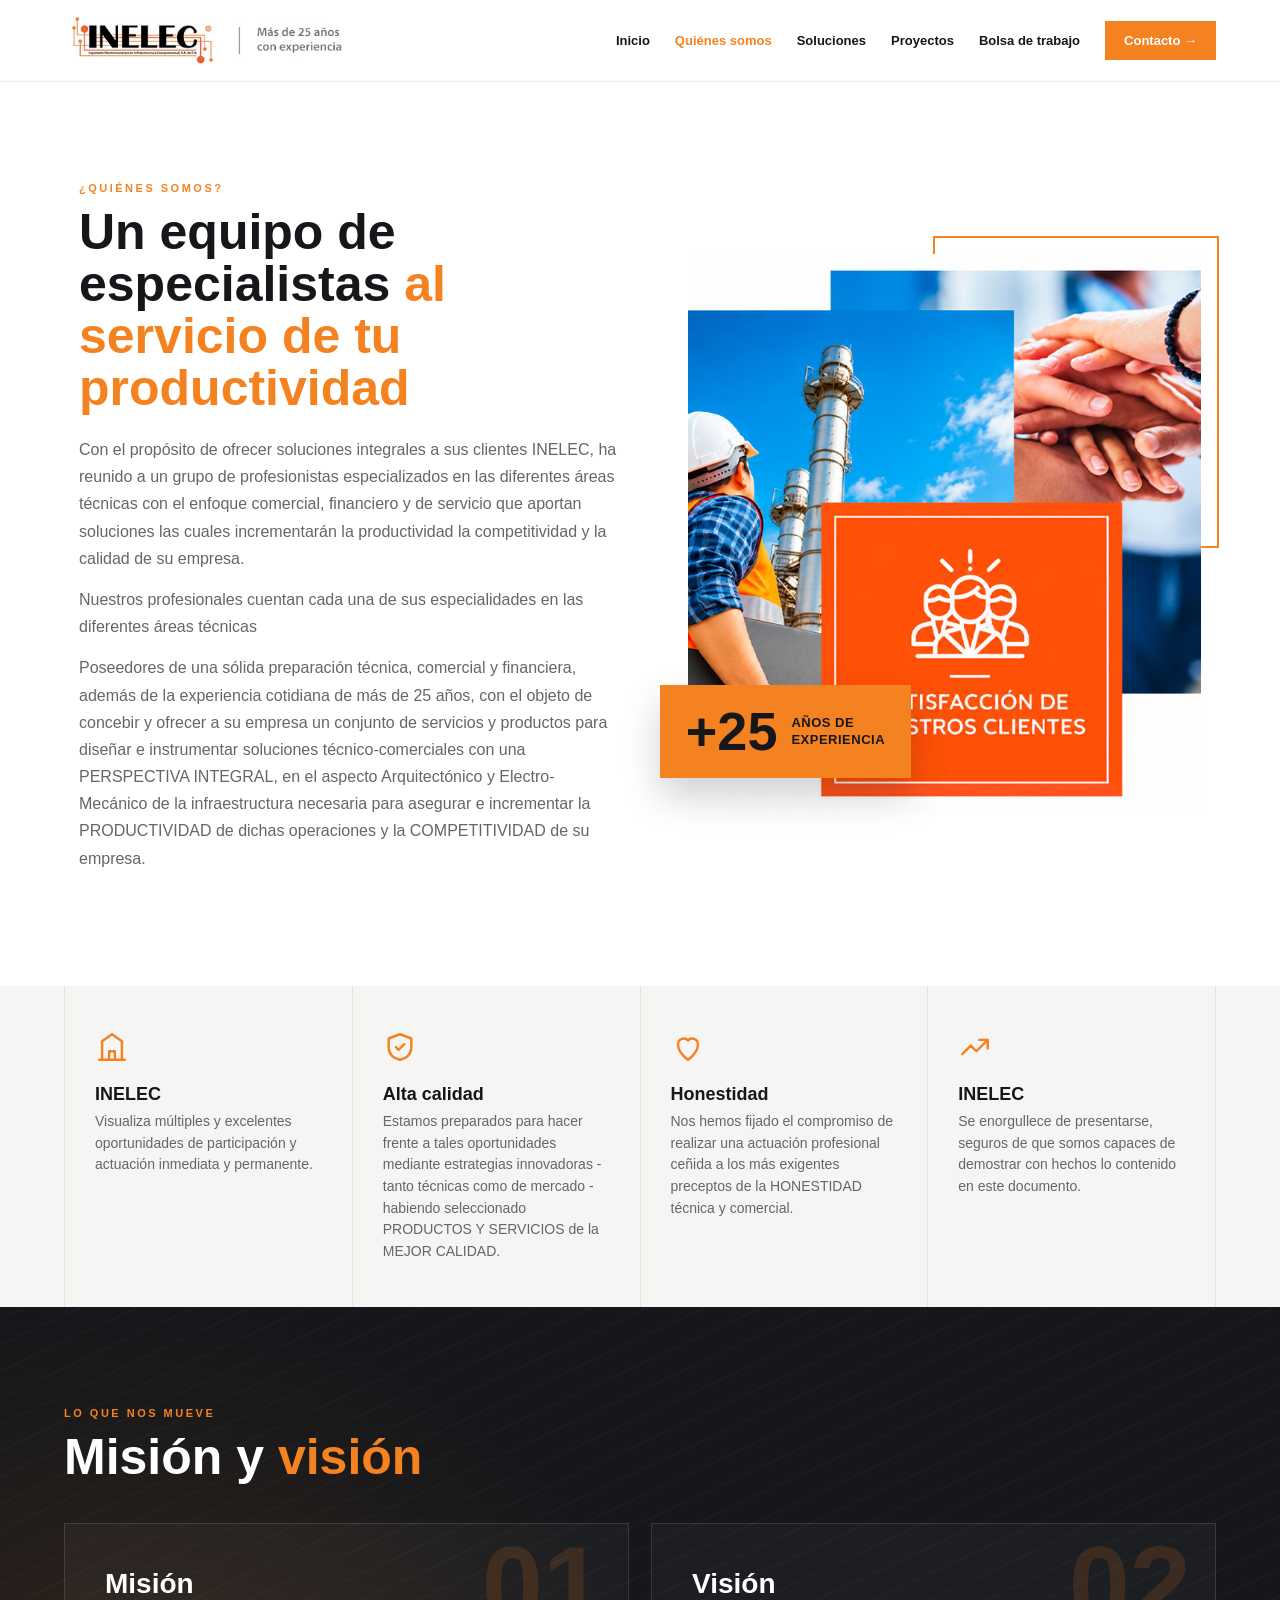
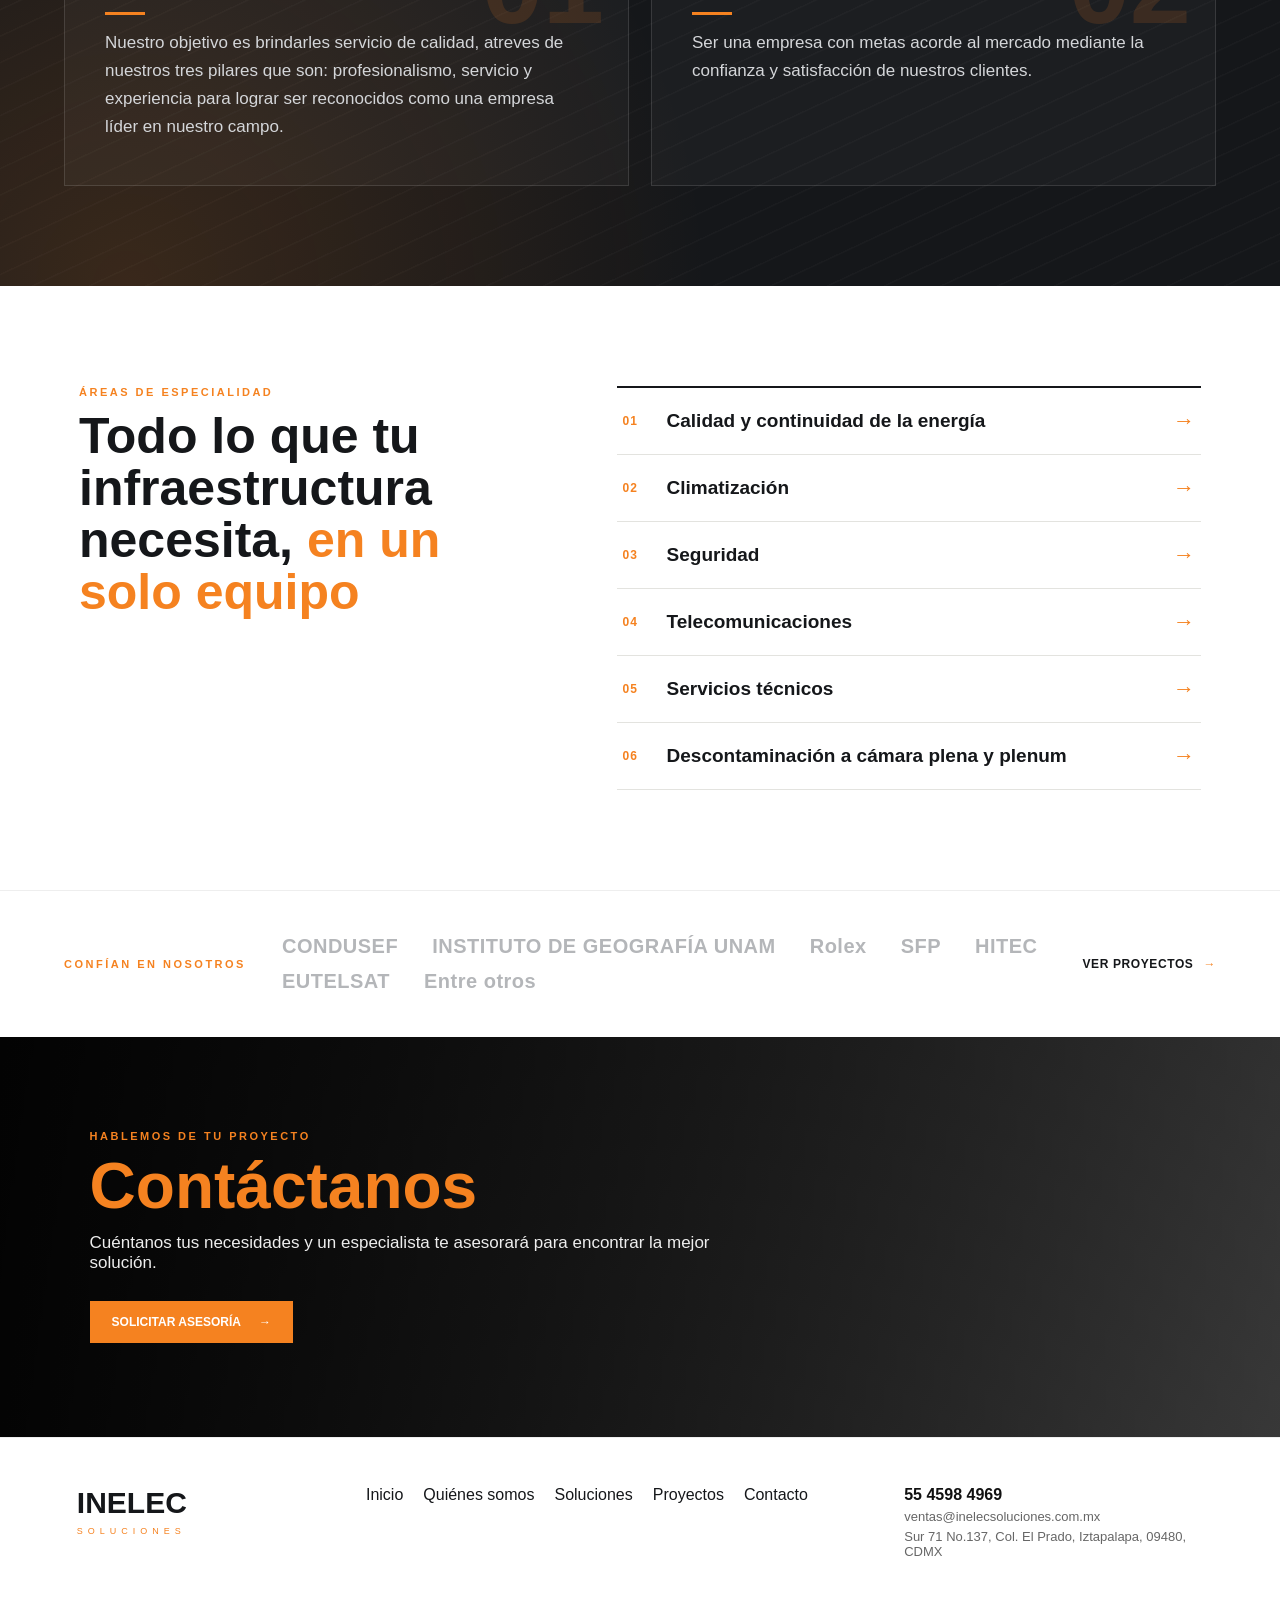
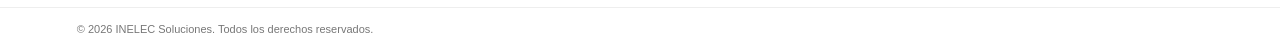
==== inelec/quienes.html @ 0edcea82 "Add files via upload" ====
<!DOCTYPE html>
<html lang="es">
<head>
<meta charset="UTF-8">
<meta name="viewport" content="width=device-width, initial-scale=1.0">
<title>Quiénes somos | INELEC Soluciones</title>
<meta name="description" content="Más de 25 años integrando soluciones de infraestructura arquitectónica y electromecánica. Conoce la misión, visión y forma de trabajo de INELEC.">
<link rel="icon" href="assets/images/logo/logo-inelec.png">
<link rel="stylesheet" href="assets/css/styles.css">
</head>
<body>
<header class="header">
  <a class="logo" href="index.html"><img src="assets/images/logo/logo-inelec-eslogan.jpg" alt="INELEC · Más de 25 años con experiencia" width="410" height="60"></a>
  <button class="menu" aria-label="Abrir menú" aria-expanded="false">☰</button>
  <nav class="nav">
    <a href="index.html">Inicio</a><a href="quienes-somos.html" class="active" aria-current="page">Quiénes somos</a><a href="index.html#soluciones">Soluciones</a><a href="index.html#proyectos">Proyectos</a><a href="#contacto">Bolsa de trabajo</a><a class="nav-cta" href="#contacto">Contacto →</a>
  </nav>
</header>

<main>

<!-- Presentación -->
<section class="qs-intro">
  <div class="qs-intro-text">
    <span class="kicker">¿QUIÉNES SOMOS?</span>
    <h2>Un equipo de especialistas <em>al servicio de tu productividad</em></h2>
    <p>Con el propósito de ofrecer soluciones integrales a sus clientes INELEC, ha reunido a un grupo de profesionistas especializados en las diferentes áreas técnicas con el enfoque comercial, financiero y de servicio que aportan soluciones las cuales incrementarán la productividad la competitividad y la calidad de su empresa.</p>
    <p>Nuestros profesionales cuentan cada una de sus especialidades en las diferentes áreas técnicas</p>
    <p>Poseedores de una sólida preparación técnica, comercial y financiera, además de la experiencia cotidiana de más de 25 años, con el objeto de concebir y ofrecer a su empresa un conjunto de servicios y productos para diseñar e instrumentar soluciones técnico-comerciales con una PERSPECTIVA INTEGRAL, en el aspecto Arquitectónico y Electro-Mecánico de la infraestructura necesaria para asegurar e incrementar la PRODUCTIVIDAD de dichas operaciones y la COMPETITIVIDAD de su empresa.</p>
  </div>
  <figure class="qs-intro-media">
    <div class="qs-photo" style="background-image:url('./assets/images/content/quienes.jpg')" role="img" aria-label="Equipo de INELEC trabajando en una instalación"></div>
    <figcaption class="qs-badge"><strong>+25</strong><span>años de<br>experiencia</span></figcaption>
  </figure>
</section>

<!-- Pilares -->
<section class="qs-pillars">
  <div class="qs-pillars-grid">
    <article>
      <svg viewBox="0 0 24 24" aria-hidden="true"><path d="M3 21h18M5 21V8l7-5 7 5v13M10 21v-6h4v6"/></svg>
      <h3>INELEC</h3>
      <p>Visualiza múltiples y excelentes oportunidades de participación y actuación inmediata y permanente.</p>
    </article>
    <article>
      <svg viewBox="0 0 24 24" aria-hidden="true"><path d="M12 3 4 6v6c0 5 3.5 8 8 9 4.5-1 8-4 8-9V6z"/><path d="m9 12 2 2 4-4"/></svg>
      <h3>Alta calidad</h3>
      <p>Estamos preparados para hacer frente a tales oportunidades mediante estrategias innovadoras - tanto técnicas como de mercado - habiendo seleccionado PRODUCTOS Y SERVICIOS de la MEJOR CALIDAD.</p>
    </article>
    <article>
      <svg viewBox="0 0 24 24" aria-hidden="true"><path d="M12 21s-7-4.5-7-11a4 4 0 0 1 7-2.6A4 4 0 0 1 19 10c0 6.5-7 11-7 11z"/></svg>
      <h3>Honestidad</h3>
      <p>Nos hemos fijado el compromiso de realizar una actuación profesional ceñida a los más exigentes preceptos de la HONESTIDAD técnica y comercial.</p>
    </article>
    <article>
      <svg viewBox="0 0 24 24" aria-hidden="true"><path d="M3 17l6-6 4 4 8-8M15 7h6v6"/></svg>
      <h3>INELEC</h3>
      <p>Se enorgullece de presentarse, seguros de que somos capaces de demostrar con hechos lo contenido en este documento.</p>
    </article>
  </div>
</section>

<!-- Misión y visión -->
<section class="qs-mv">
  <div class="qs-mv-head">
    <span class="kicker">LO QUE NOS MUEVE</span>
    <h2>Misión y <em>visión</em></h2>
  </div>
  <div class="qs-mv-grid">
    <article class="qs-mv-card">
      <span class="qs-mv-n">01</span>
      <h3>Misión</h3>
      <p>Nuestro objetivo es brindarles servicio de calidad, atreves de nuestros tres pilares que son: profesionalismo, servicio y experiencia para lograr ser reconocidos como una empresa líder en nuestro campo.</p>
    </article>
    <article class="qs-mv-card">
      <span class="qs-mv-n">02</span>
      <h3>Visión</h3>
      <p>Ser una empresa con metas acorde al mercado mediante la confianza y satisfacción de nuestros clientes.</p>
    </article>
  </div>
</section>

<!-- Áreas de especialidad -->
<section class="qs-areas">
  <div class="qs-areas-head">
    <span class="kicker">ÁREAS DE ESPECIALIDAD</span>
    <h2>Todo lo que tu infraestructura necesita, <em>en un solo equipo</em></h2>
  </div>
  <ol class="qs-areas-list">
    <li><a href="https://inelecsoluciones.com.mx/index.php/calidad-y-continuidad/"><span>01</span>Calidad y continuidad de la energía<b>→</b></a></li>
    <li><a href="https://inelecsoluciones.com.mx/index.php/climatizacion/"><span>02</span>Climatización<b>→</b></a></li>
    <li><a href="https://inelecsoluciones.com.mx/index.php/seguridad/"><span>03</span>Seguridad<b>→</b></a></li>
    <li><a href="https://inelecsoluciones.com.mx/index.php/telecomunicaciones/"><span>04</span>Telecomunicaciones<b>→</b></a></li>
    <li><a href="https://inelecsoluciones.com.mx/index.php/servicios/"><span>05</span>Servicios técnicos<b>→</b></a></li>
    <li><a href="index.html#soluciones"><span>06</span>Descontaminación a cámara plena y plenum<b>→</b></a></li>
  </ol>
</section>

<!-- Clientes -->
<section class="qs-clients">
  <span class="kicker">CONFÍAN EN NOSOTROS</span>
  <ul>
    <li>CONDUSEF</li><li>INSTITUTO DE GEOGRAFÍA UNAM</li><li>Rolex</li><li>SFP</li><li>HITEC</li><li>EUTELSAT</li><li>Entre otros</li>
  </ul>
  <a class="qs-clients-link" href="index.html#proyectos">Ver proyectos <b>→</b></a>
</section>

<section class="cta" id="contacto"><div><span class="kicker">HABLEMOS DE TU PROYECTO</span><h2>Contáctanos</h2><p>Cuéntanos tus necesidades y un especialista te asesorará para encontrar la mejor solución.</p><a class="btn" href="mailto:ventas@inelecsoluciones.com.mx">SOLICITAR ASESORÍA <b>→</b></a></div></section>
</main>

<footer class="footer">
  <div class="footer-brand"><strong>INELEC</strong><small>SOLUCIONES</small></div>
  <div class="footer-links"><a href="index.html">Inicio</a><a href="quienes-somos.html">Quiénes somos</a><a href="index.html#soluciones">Soluciones</a><a href="index.html#proyectos">Proyectos</a><a href="#contacto">Contacto</a></div>
  <div class="footer-contact"><strong>55 4598 4969</strong><a href="mailto:ventas@inelecsoluciones.com.mx">ventas@inelecsoluciones.com.mx</a><span>Sur 71 No.137, Col. El Prado, Iztapalapa, 09480, CDMX</span></div>
</footer>
<div class="copyright">© 2026 INELEC Soluciones. Todos los derechos reservados.</div>

<script src="assets/js/main.js"></script>
</body>
</html>
---- inelec/assets/css/styles.css ----
/* ==========================================================================
   INELEC · Hoja de estilos principal
   Rutas de imágenes relativas a este archivo: ../images/...
   ========================================================================== */

/* --- Variables y base --------------------------------------------------- */
:root{--orange:#F58220;--dark:#15171A;--gray:#666;--light:#f5f5f3}
*{box-sizing:border-box}html{scroll-behavior:smooth}body{margin:0;font-family:Arial,Helvetica,sans-serif;color:#15171A}a{text-decoration:none;color:inherit}

/* --- Encabezado --------------------------------------------------------- */
.header{height:82px;background:#fff;display:flex;align-items:center;justify-content:space-between;padding:0 5vw;border-bottom:1px solid #eee;position:sticky;top:0;z-index:50}
.logo{display:flex;align-items:center}.logo img{display:block;height:48px;width:auto}
.nav{display:flex;align-items:center;gap:25px;font-size:13px;font-weight:700}.nav a:hover,.nav a.active{color:var(--orange)}.nav-cta{background:var(--orange);color:#fff!important;padding:12px 19px}.menu{display:none;border:0;background:none;font-size:28px;cursor:pointer}

/* --- Elementos comunes -------------------------------------------------- */
.kicker{color:var(--orange);font-size:11px;letter-spacing:2.5px;font-weight:800;display:block;margin-bottom:12px}
.btn{display:inline-flex;align-items:center;gap:18px;background:var(--orange);color:#fff;padding:14px 22px;font-weight:800;font-size:12px;transition:.25s}.btn:hover{background:#111;transform:translateY(-2px)}

/* --- Banner principal (diseño de index 1) ------------------------------- */
.banner{position:relative;overflow:hidden;color:#fff;padding:110px 6vw 180px;
background:#15171A url('../images/backgrounds/hero-camara.png') center/cover no-repeat}
.banner:before{content:"";position:absolute;inset:0;background:linear-gradient(90deg,rgba(10,11,13,.7),rgba(10,11,13,.15) 60%,transparent)}
.banner-content{position:relative;z-index:2;max-width:760px}
.banner h1{font-size:clamp(42px,6vw,76px);line-height:.97;font-weight:900;margin:0;max-width:14ch}
.banner p{max-width:52ch;color:#c9ccd1;font-size:18px;margin:24px 0 32px}
.banner-cta{display:flex;gap:14px;flex-wrap:wrap}
.btn-o{background:transparent;border:1.5px solid rgba(255,255,255,.55);padding:12.5px 20.5px}
.btn-o:hover{background:transparent;border-color:var(--orange);color:var(--orange)}
.banner .wave{position:absolute;left:0;right:0;bottom:0;width:100%;height:150px;z-index:1}
.banner .wave path{fill:none;stroke-width:2;vector-effect:non-scaling-stroke}
.banner .wave .a{stroke:var(--orange);stroke-dasharray:14 10;animation:flow 6s linear infinite}
.banner .wave .b{stroke:#fff;opacity:.3;stroke-dasharray:4 12;animation:flow 9s linear infinite reverse}
@keyframes flow{to{stroke-dashoffset:-240}}
@media(prefers-reduced-motion:reduce){.banner .wave path{animation:none}}

/* --- Soluciones --------------------------------------------------------- */
.section{padding:90px 5vw;text-align:center}.heading{max-width:900px;margin:0 auto 45px}.heading h2{font-size:clamp(32px,4vw,50px);line-height:1.04;margin:0 0 14px;font-weight:900}.heading h2 em{color:var(--orange);font-style:normal}.heading p{font-size:17px;color:var(--gray);max-width:720px;margin:auto}
.solutions{max-width:1250px;margin:auto;display:grid;grid-template-columns:repeat(3,1fr);gap:22px;text-align:left}.solution{border:1px solid #e6e6e6;background:#fff;transition:.3s;overflow:hidden}.solution:hover{transform:translateY(-7px);box-shadow:0 18px 38px rgba(0,0,0,.12)}.solution-visual{height:205px;background:linear-gradient(135deg,#292929,#555);position:relative;overflow:hidden}.solution-visual:after{content:"";position:absolute;inset:0;background:linear-gradient(135deg,transparent 55%,rgba(245,130,32,.8) 56%,rgba(245,130,32,.8) 59%,transparent 60%)}.solution-icon{position:absolute;left:22px;bottom:18px;color:#fff;font-size:36px;font-weight:900;z-index:2}.solution-body{padding:20px 22px 25px;min-height:185px;position:relative}.solution-body h3{font-size:20px;margin:5px 30px 7px 0}.solution-body p{font-size:14px;color:var(--gray);margin:0;max-width:320px}.arrow{position:absolute;right:20px;bottom:20px;font-size:25px;color:var(--orange)}

/* --- Quiénes somos y misión --------------------------------------------- */
.about{min-height:520px;background:linear-gradient(90deg,rgba(15,16,18,.98),rgba(15,16,18,.78)),linear-gradient(135deg,#242424,#555);display:flex;align-items:center;color:#fff;padding:80px 6vw;position:relative;overflow:hidden}.about:after{content:"INELEC";position:absolute;right:-30px;bottom:-45px;font-size:150px;font-weight:900;color:rgba(245,130,32,.12)}.about>div{max-width:670px;position:relative;z-index:2}.about h2{font-size:clamp(40px,5vw,64px);line-height:1;margin:0 0 24px}.about p{font-size:17px;color:#e0e0e0;margin-bottom:30px}
.mission{display:grid;grid-template-columns:1fr 1fr;padding:55px 8vw;background:#fafafa}.mission>div{padding:10px 45px}.mission>div+div{border-left:1px solid #ddd}.mission-icon{font-size:40px;color:var(--orange)}.mission h3{font-size:17px;margin:5px 0}.mission p{color:var(--gray);margin:0}

/* --- Proyectos ---------------------------------------------------------- */
/* Las fotos se cargan desde la biblioteca de medios del sitio (wp-content/uploads) */
#proyectos.pj{background:var(--dark);color:#fff;padding:100px 5vw;position:relative;overflow:hidden}
#proyectos.pj:before{content:"";position:absolute;inset:0;background:radial-gradient(circle at 85% 0%,rgba(245,130,32,.18),transparent 45%),repeating-linear-gradient(-25deg,transparent 0 22px,rgba(255,255,255,.025) 23px 24px);pointer-events:none}
#proyectos .pj-head,#proyectos .pj-grid{position:relative;max-width:1250px;margin-left:auto;margin-right:auto}
#proyectos .pj-head{margin-bottom:44px;display:flex;justify-content:space-between;align-items:flex-end;gap:40px;text-align:left}
#proyectos .pj-head h2{font-size:clamp(32px,4vw,52px);line-height:1.04;margin:0;font-weight:900;color:#fff}
#proyectos .pj-head h2 em{color:var(--orange);font-style:normal}
#proyectos .pj-head p{max-width:380px;margin:0;color:#a9adb3;font-size:16px;line-height:1.6}
#proyectos .pj-grid{display:grid;grid-template-columns:1.4fr 1fr 1fr;grid-template-rows:repeat(2,minmax(280px,auto));gap:18px;text-align:left}

#proyectos .pj-card{position:relative;display:block;overflow:hidden;min-height:280px;color:#fff;background:#24272b;isolation:isolate}
#proyectos .pj-feature{grid-row:span 2}
#proyectos .pj-img{position:absolute;inset:0;background:linear-gradient(135deg,#2a2d31,#4a4d52) center/cover no-repeat;transition:transform .7s ease}
#proyectos .pj-card:after{content:"";position:absolute;inset:0;background:linear-gradient(180deg,rgba(13,14,16,.05) 20%,rgba(13,14,16,.6) 55%,rgba(13,14,16,.95));z-index:1;transition:background .4s}
#proyectos .pj-card:before{content:"";position:absolute;left:0;top:0;bottom:0;width:4px;background:var(--orange);z-index:3;transform:scaleY(0);transform-origin:bottom;transition:transform .4s}
#proyectos .pj-card:hover .pj-img{transform:scale(1.07)}
#proyectos .pj-card:hover:before{transform:scaleY(1)}
#proyectos .pj-over{position:absolute;left:0;right:0;bottom:0;z-index:2;padding:26px}
#proyectos .pj-tag{display:block;font-size:10px;font-weight:800;letter-spacing:1.8px;text-transform:uppercase;color:var(--orange);margin-bottom:8px}
#proyectos .pj-over h3{font-size:26px;line-height:1.1;margin:0;font-weight:900}
#proyectos .pj-feature .pj-over{padding:34px}
#proyectos .pj-feature .pj-over h3{font-size:clamp(34px,3.6vw,48px)}
#proyectos .pj-over p{font-size:14px;line-height:1.55;color:#d4d6d9;margin:10px 0 0;max-height:0;opacity:0;overflow:hidden;transition:max-height .45s,opacity .35s}
#proyectos .pj-card:hover p,#proyectos .pj-card:focus-visible p,#proyectos .pj-feature p{max-height:120px;opacity:1}
#proyectos .pj-feature p{max-width:440px;font-size:15px}
#proyectos .pj-chips{list-style:none;padding:0;margin:14px 0 0;display:flex;flex-wrap:wrap;gap:6px}
#proyectos .pj-chips li{font-size:11px;font-weight:700;padding:5px 10px;border:1px solid rgba(255,255,255,.28);background:rgba(255,255,255,.06);backdrop-filter:blur(4px)}

#proyectos .pj-more{position:relative;display:flex;flex-direction:column;justify-content:flex-end;padding:28px;min-height:280px;background:var(--orange);color:var(--dark);overflow:hidden;transition:background .3s}
#proyectos .pj-more:before{content:"";position:absolute;right:-60px;top:-60px;width:220px;height:220px;border:2px solid rgba(21,23,26,.18);border-radius:50%;box-shadow:0 0 0 30px rgba(21,23,26,.06),0 0 0 60px rgba(21,23,26,.04);transition:transform .6s}
#proyectos .pj-more:hover{background:#ff9640}
#proyectos .pj-more:hover:before{transform:scale(1.15)}
#proyectos .pj-more-n{font-size:72px;font-weight:900;line-height:.9;position:relative}
#proyectos .pj-more-t{font-size:22px;font-weight:900;margin-top:4px;position:relative}
#proyectos .pj-more-l{font-size:13px;font-weight:700;opacity:.75;margin-top:8px;position:relative}
#proyectos .pj-more-b{margin-top:22px;padding-top:16px;border-top:1.5px solid rgba(21,23,26,.25);font-size:12px;font-weight:800;letter-spacing:.6px;display:flex;justify-content:space-between;align-items:center;position:relative}
#proyectos .pj-more-b b{font-size:22px;transition:transform .3s}
#proyectos .pj-more:hover .pj-more-b b{transform:translateX(6px)}
#proyectos a:focus-visible{outline:3px solid var(--orange);outline-offset:3px}
@media(hover:none){#proyectos .pj-over p{max-height:120px;opacity:1}}
@media(prefers-reduced-motion:reduce){#proyectos *,#proyectos *:before,#proyectos *:after{transition:none!important}}

/* --- Experiencia -------------------------------------------------------- */
.experience{padding:80px 5vw;background:var(--light);text-align:center}.stats{max-width:1100px;margin:auto;display:grid;grid-template-columns:repeat(4,1fr);border-top:1px solid #ddd;border-bottom:1px solid #ddd}.stats div{padding:30px 15px}.stats div+div{border-left:1px solid #ddd}.stats strong{display:block;color:var(--orange);font-size:28px;font-weight:900}.stats span{color:#555}

/* --- Contacto ----------------------------------------------------------- */
.cta{min-height:400px;background:linear-gradient(90deg,rgba(0,0,0,.93),rgba(0,0,0,.45)),linear-gradient(135deg,#292929,#666);color:#fff;display:flex;align-items:center;padding:70px 7vw}.cta>div{max-width:650px}.cta h2{font-size:clamp(40px,5vw,65px);line-height:1;margin:0 0 15px;color:var(--orange)}.cta p{font-size:17px;color:#eee;margin:0 0 28px}

/* --- Pie ---------------------------------------------------------------- */
.footer{display:grid;grid-template-columns:1fr 2fr 1.2fr;gap:40px;padding:48px 6vw;background:#fff;border-top:1px solid #eee}.footer-brand strong{font-size:30px;display:block}.footer-brand small{font-size:9px;letter-spacing:5px;color:var(--orange)}.footer-links{display:flex;gap:20px;flex-wrap:wrap;align-content:flex-start}.footer-links a:hover{color:var(--orange)}.footer-contact{display:flex;flex-direction:column;gap:5px;color:#666;font-size:13px}.footer-contact strong{color:#111;font-size:16px}.copyright{padding:15px 6vw;font-size:11px;color:#777;border-top:1px solid #eee}

/* --- Subpágina: Quiénes somos ------------------------------------------ */
.qs-banner{padding:90px 6vw 160px;background-image:url('https://inelecsoluciones.com.mx/wp-content/uploads/2019/01/HEADER_3.jpg'),url('../images/backgrounds/hero-camara.png');background-position:center}
.qs-banner:before{background:linear-gradient(90deg,rgba(10,11,13,.92),rgba(10,11,13,.6) 60%,rgba(10,11,13,.35))}
.qs-banner h1 em{color:var(--orange);font-style:normal}
.qs-banner p{color:#c9ccd1}
.qs-crumbs{font-size:12px;font-weight:700;letter-spacing:1.5px;text-transform:uppercase;color:#a9adb3;margin-bottom:20px;display:flex;gap:10px}
.qs-crumbs a{color:var(--orange)}.qs-crumbs a:hover{text-decoration:underline}

.qs-intro{max-width:1250px;margin:0 auto;padding:100px 5vw;display:grid;grid-template-columns:1.05fr 1fr;gap:70px;align-items:center}
.qs-intro h2,.qs-mv h2,.qs-areas h2{font-size:clamp(32px,4vw,50px);line-height:1.04;margin:0 0 22px;font-weight:900}
.qs-intro h2 em,.qs-mv h2 em,.qs-areas h2 em{color:var(--orange);font-style:normal}
.qs-intro p{color:var(--gray);font-size:16px;line-height:1.7;margin:0 0 14px}
.qs-intro-media{position:relative;margin:0}
.qs-photo{aspect-ratio:4/5;max-height:560px;width:100%;background:linear-gradient(135deg,#292929,#555) center/cover no-repeat}
.qs-intro-media:before{content:"";position:absolute;right:-18px;top:-18px;width:55%;height:55%;border:2px solid var(--orange);z-index:-1}
.qs-badge{position:absolute;left:-28px;bottom:36px;background:var(--orange);color:var(--dark);padding:22px 26px;display:flex;align-items:center;gap:14px;box-shadow:0 18px 38px rgba(0,0,0,.18)}
.qs-badge strong{font-size:54px;font-weight:900;line-height:.9}
.qs-badge span{font-size:13px;font-weight:800;line-height:1.25;text-transform:uppercase;letter-spacing:.5px}

.qs-pillars{background:var(--light);padding:0 5vw}
.qs-pillars-grid{max-width:1250px;margin:0 auto;display:grid;grid-template-columns:repeat(4,1fr);border-left:1px solid #e3e3df}
.qs-pillars article{padding:44px 30px;border-right:1px solid #e3e3df;position:relative;transition:background .3s}
.qs-pillars article:before{content:"";position:absolute;left:0;right:0;top:0;height:3px;background:var(--orange);transform:scaleX(0);transform-origin:left;transition:transform .4s}
.qs-pillars article:hover{background:#fff}.qs-pillars article:hover:before{transform:scaleX(1)}
.qs-pillars svg{width:34px;height:34px;fill:none;stroke:var(--orange);stroke-width:1.7;stroke-linecap:round;stroke-linejoin:round;margin-bottom:16px}
.qs-pillars h3{font-size:18px;margin:0 0 6px;font-weight:800}
.qs-pillars p{font-size:14px;color:var(--gray);margin:0;line-height:1.55}

.qs-mv{background:var(--dark);color:#fff;padding:100px 5vw;position:relative;overflow:hidden}
.qs-mv:before{content:"";position:absolute;inset:0;background:radial-gradient(circle at 10% 100%,rgba(245,130,32,.16),transparent 45%),repeating-linear-gradient(-25deg,transparent 0 22px,rgba(255,255,255,.025) 23px 24px);pointer-events:none}
.qs-mv-head,.qs-mv-grid{position:relative;max-width:1250px;margin-left:auto;margin-right:auto}
.qs-mv-head{margin-bottom:40px}
.qs-mv-grid{display:grid;grid-template-columns:1fr 1fr;gap:22px}
.qs-mv-card{position:relative;padding:44px 40px;border:1px solid rgba(255,255,255,.12);background:rgba(255,255,255,.03);overflow:hidden;transition:border-color .3s,transform .3s}
.qs-mv-card:hover{border-color:var(--orange);transform:translateY(-5px)}
.qs-mv-n{position:absolute;right:24px;top:6px;font-size:110px;font-weight:900;line-height:1;color:rgba(245,130,32,.14)}
.qs-mv-card h3{font-size:28px;margin:0 0 14px;font-weight:900;position:relative}
.qs-mv-card h3:after{content:"";display:block;width:40px;height:3px;background:var(--orange);margin-top:12px}
.qs-mv-card p{font-size:17px;line-height:1.65;color:#d4d6d9;margin:0;position:relative;max-width:480px}

.qs-areas{max-width:1250px;margin:0 auto;padding:100px 5vw;display:grid;grid-template-columns:1fr 1.25fr;gap:70px;align-items:start}
.qs-areas-head{position:sticky;top:110px}
.qs-areas-list{list-style:none;margin:0;padding:0;border-top:2px solid var(--dark)}
.qs-areas-list a{display:flex;align-items:center;gap:22px;padding:20px 6px;border-bottom:1px solid #e3e3df;font-size:19px;font-weight:800;transition:color .25s,padding .25s,background .25s}
.qs-areas-list span{font-size:12px;font-weight:800;color:var(--orange);letter-spacing:1px;min-width:22px}
.qs-areas-list b{margin-left:auto;color:var(--orange);font-size:22px;transition:transform .25s}
.qs-areas-list a:hover{color:var(--orange);padding-left:16px;background:var(--light)}
.qs-areas-list a:hover b{transform:translateX(5px)}

.qs-clients{border-top:1px solid #eee;padding:44px 5vw;display:flex;align-items:center;gap:36px;max-width:1350px;margin:0 auto}
.qs-clients .kicker{margin:0;white-space:nowrap}
.qs-clients ul{list-style:none;margin:0;padding:0;display:flex;flex-wrap:wrap;gap:12px 34px;flex:1}
.qs-clients li{font-size:20px;font-weight:900;color:#b4b6b9;letter-spacing:.5px;transition:color .25s}
.qs-clients li:hover{color:var(--dark)}
.qs-clients-link{font-size:12px;font-weight:800;letter-spacing:.6px;text-transform:uppercase;white-space:nowrap}
.qs-clients-link b{color:var(--orange);margin-left:6px}
.qs-clients-link:hover{color:var(--orange)}
@media(prefers-reduced-motion:reduce){.qs-pillars article,.qs-pillars article:before,.qs-mv-card,.qs-areas-list a,.qs-areas-list b{transition:none}}

/* --- Responsive --------------------------------------------------------- */
@media(max-width:900px){.nav{display:none;position:absolute;top:82px;left:0;right:0;background:#fff;padding:22px;flex-direction:column;align-items:flex-start;box-shadow:0 15px 25px rgba(0,0,0,.1)}.nav.open{display:flex}.menu{display:block}.banner{padding:70px 7vw 140px}.solutions{grid-template-columns:repeat(2,1fr)}#proyectos .pj-head{flex-direction:column;align-items:flex-start;gap:16px}#proyectos .pj-grid{grid-template-columns:1fr 1fr;grid-template-rows:none}#proyectos .pj-feature{grid-column:1/-1;grid-row:auto;min-height:380px}.mission{padding:45px 5vw}.qs-intro,.qs-areas{grid-template-columns:1fr;gap:56px}.qs-areas-head{position:static}.qs-intro-media{max-width:520px;margin-left:28px}.qs-pillars-grid{grid-template-columns:1fr 1fr}.qs-pillars article{border-bottom:1px solid #e3e3df}.qs-clients{flex-direction:column;align-items:flex-start;gap:20px}.stats{grid-template-columns:repeat(2,1fr)}.stats div:nth-child(3),.stats div:nth-child(4){border-top:1px solid #ddd}}
@media(max-width:600px){.header{height:72px}.nav{top:72px}.logo img{height:36px}.banner h1{font-size:40px}.banner p{font-size:15px}.section{padding:65px 20px}.solutions{grid-template-columns:1fr}#proyectos.pj{padding:65px 20px}#proyectos .pj-grid{grid-template-columns:1fr}#proyectos .pj-feature{min-height:340px}#proyectos .pj-feature .pj-over{padding:24px}.mission{grid-template-columns:1fr;padding:25px 20px}.mission>div{padding:25px 10px}.mission>div+div{border-left:0;border-top:1px solid #ddd}.stats{grid-template-columns:1fr}.stats div+div{border-left:0;border-top:1px solid #ddd}.footer{grid-template-columns:1fr;padding:40px 25px}.qs-intro,.qs-areas,.qs-mv{padding:65px 20px}.qs-mv-grid,.qs-pillars-grid{grid-template-columns:1fr}.qs-mv-card{padding:34px 26px}.qs-mv-n{font-size:80px}.qs-badge{left:-14px;padding:16px 20px}.qs-badge strong{font-size:42px}.qs-intro-media{margin-left:14px}.qs-intro-media:before{right:-10px;top:-10px}.qs-areas-list a{font-size:16px;gap:14px}.qs-clients li{font-size:17px}.qs-banner{padding:60px 7vw 130px}}
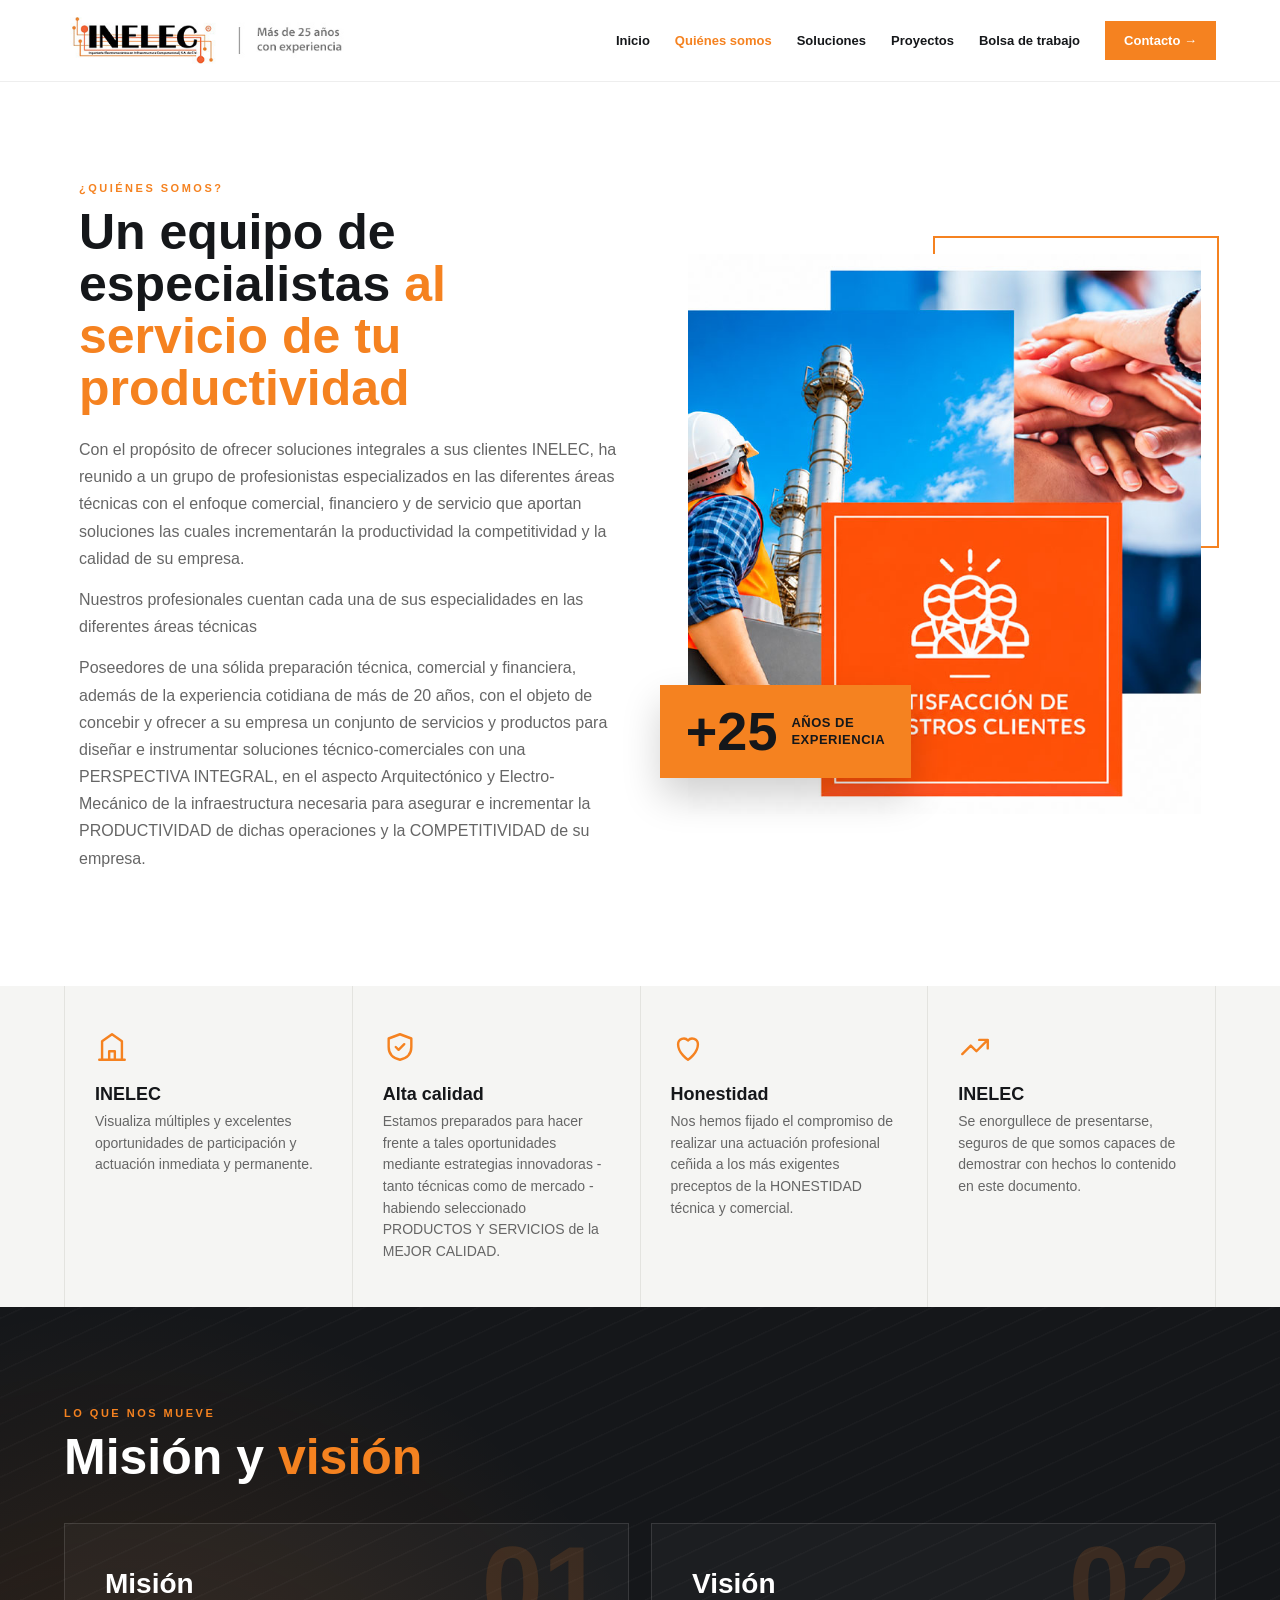
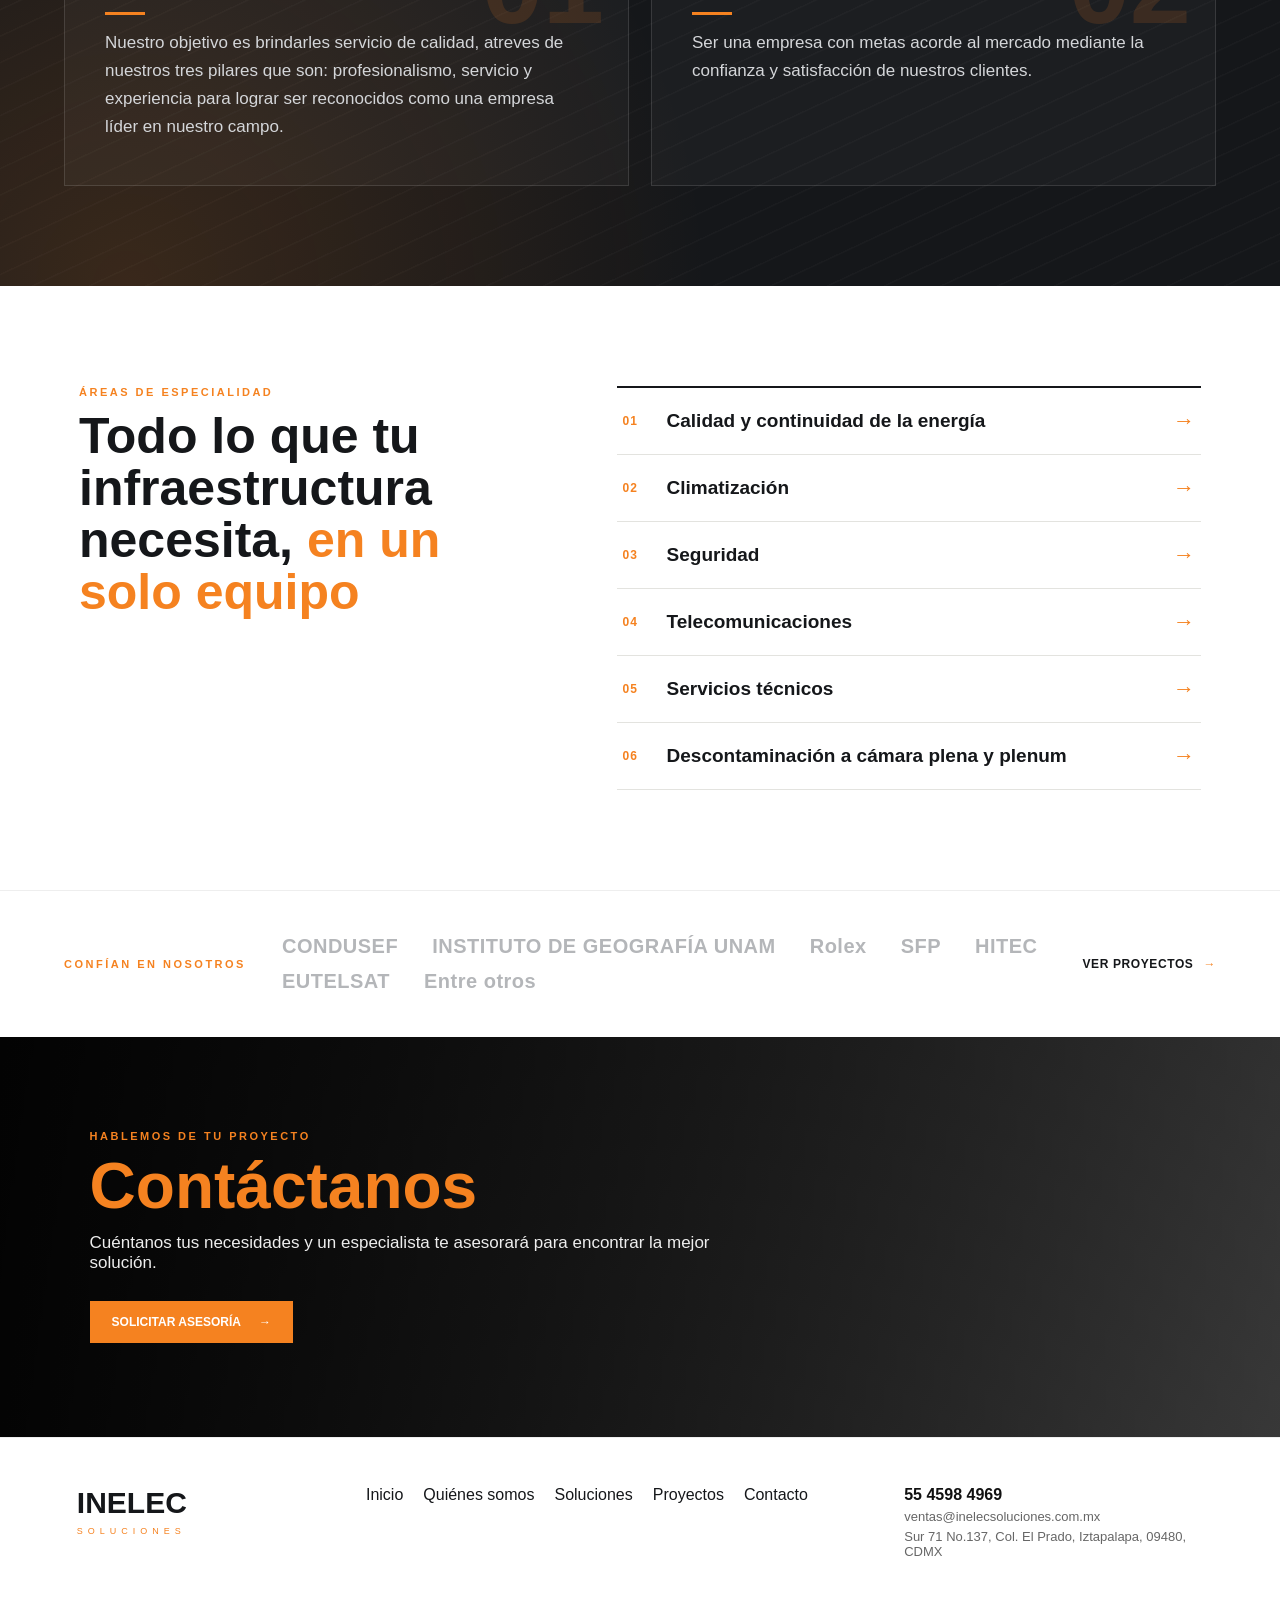
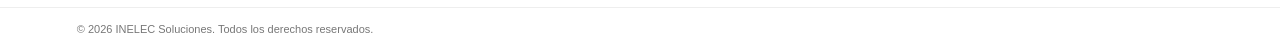
==== commit e9d43ed5: "Fix HTML formatting and update content" ====
--- a/inelec/quienes.html
+++ b/inelec/quienes.html
@@ -10,7 +10,7 @@
 </head>
 <body>
 <header class="header">
-  <a class="logo" href="index.html"><img src="assets/images/logo/logo-inelec-eslogan.jpg" alt="INELEC · Más de 25 años con experiencia" width="410" height="60"></a>
+  <a class="logo" href="index.html"><img src="assets/images/logo/logo-inelec-eslogan.jpg" alt="INELEC · Más de 20 años con experiencia" width="410" height="60"></a>
   <button class="menu" aria-label="Abrir menú" aria-expanded="false">☰</button>
   <nav class="nav">
     <a href="index.html">Inicio</a><a href="quienes-somos.html" class="active" aria-current="page">Quiénes somos</a><a href="index.html#soluciones">Soluciones</a><a href="index.html#proyectos">Proyectos</a><a href="#contacto">Bolsa de trabajo</a><a class="nav-cta" href="#contacto">Contacto →</a>
@@ -26,7 +26,7 @@
     <h2>Un equipo de especialistas <em>al servicio de tu productividad</em></h2>
     <p>Con el propósito de ofrecer soluciones integrales a sus clientes INELEC, ha reunido a un grupo de profesionistas especializados en las diferentes áreas técnicas con el enfoque comercial, financiero y de servicio que aportan soluciones las cuales incrementarán la productividad la competitividad y la calidad de su empresa.</p>
     <p>Nuestros profesionales cuentan cada una de sus especialidades en las diferentes áreas técnicas</p>
-    <p>Poseedores de una sólida preparación técnica, comercial y financiera, además de la experiencia cotidiana de más de 25 años, con el objeto de concebir y ofrecer a su empresa un conjunto de servicios y productos para diseñar e instrumentar soluciones técnico-comerciales con una PERSPECTIVA INTEGRAL, en el aspecto Arquitectónico y Electro-Mecánico de la infraestructura necesaria para asegurar e incrementar la PRODUCTIVIDAD de dichas operaciones y la COMPETITIVIDAD de su empresa.</p>
+    <p>Poseedores de una sólida preparación técnica, comercial y financiera, además de la experiencia cotidiana de más de 20 años, con el objeto de concebir y ofrecer a su empresa un conjunto de servicios y productos para diseñar e instrumentar soluciones técnico-comerciales con una PERSPECTIVA INTEGRAL, en el aspecto Arquitectónico y Electro-Mecánico de la infraestructura necesaria para asegurar e incrementar la PRODUCTIVIDAD de dichas operaciones y la COMPETITIVIDAD de su empresa.</p>
   </div>
   <figure class="qs-intro-media">
     <div class="qs-photo" style="background-image:url('./assets/images/content/quienes.jpg')" role="img" aria-label="Equipo de INELEC trabajando en una instalación"></div>
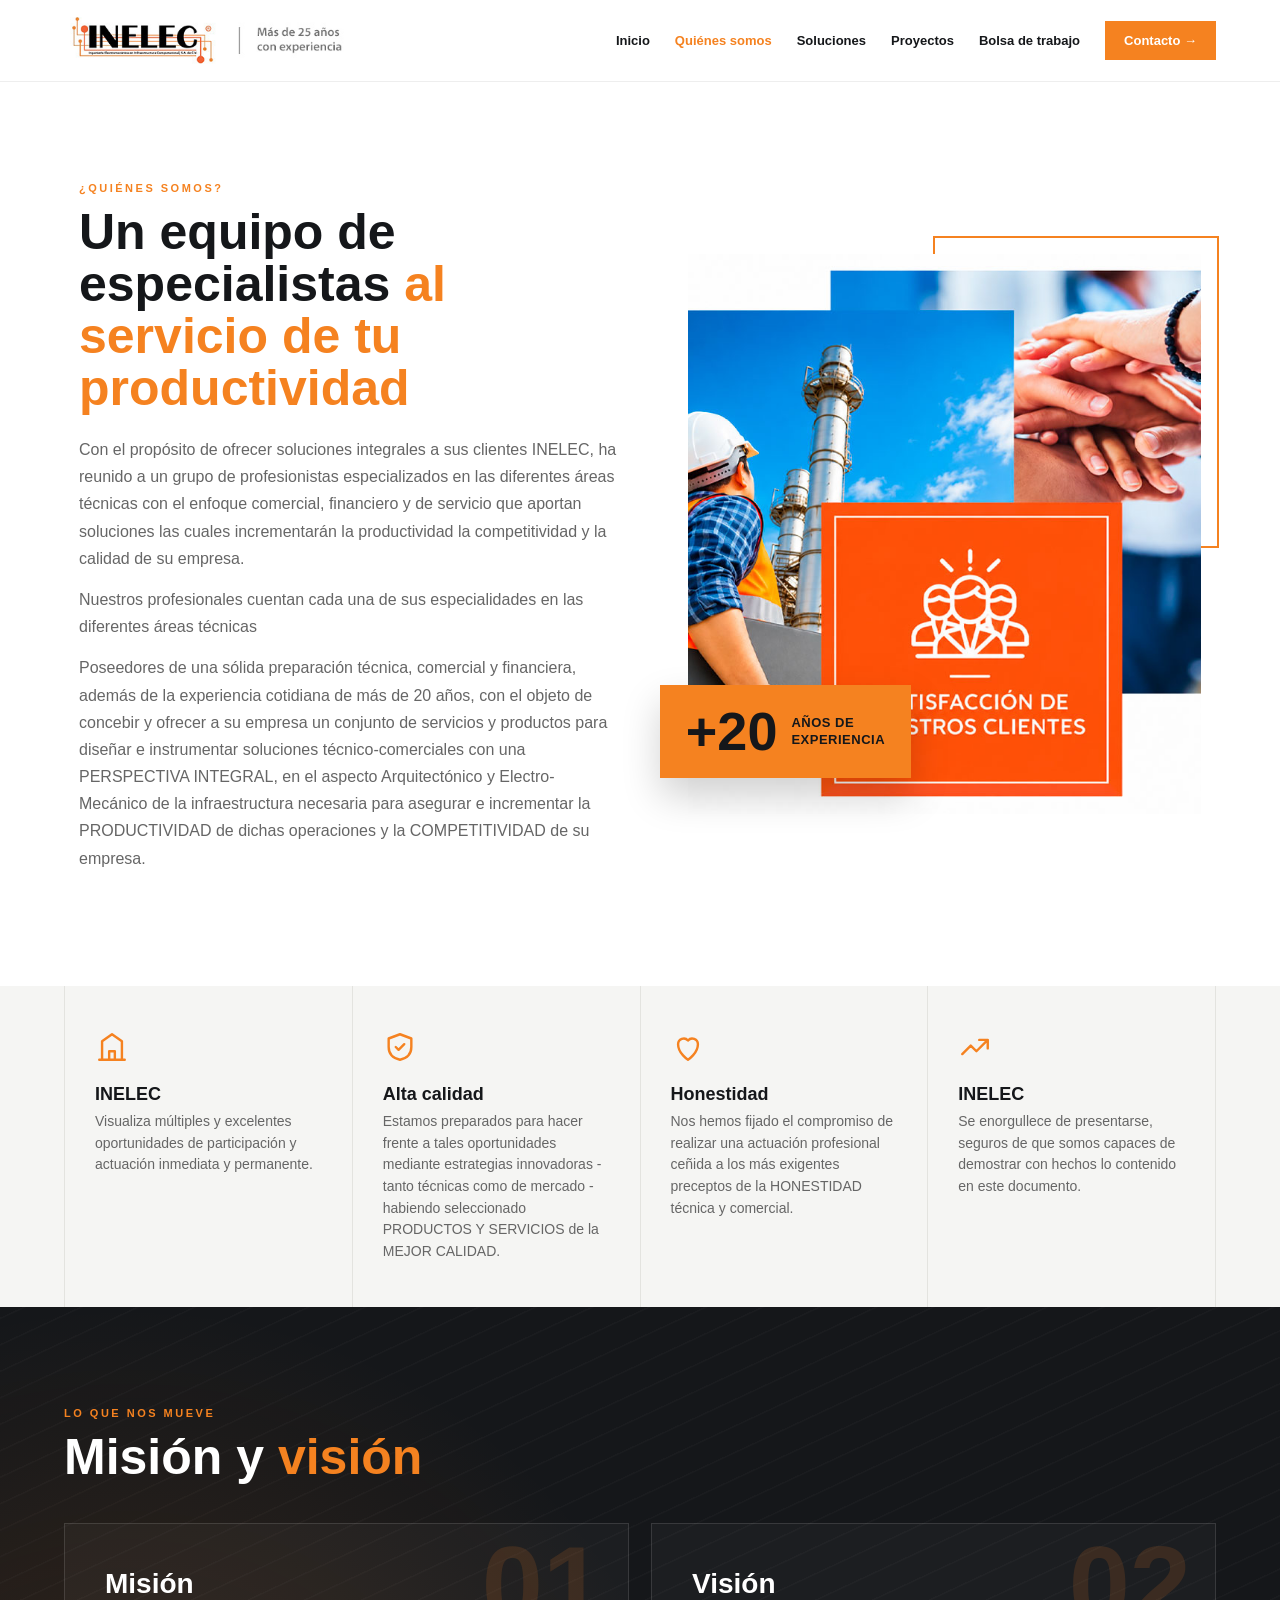
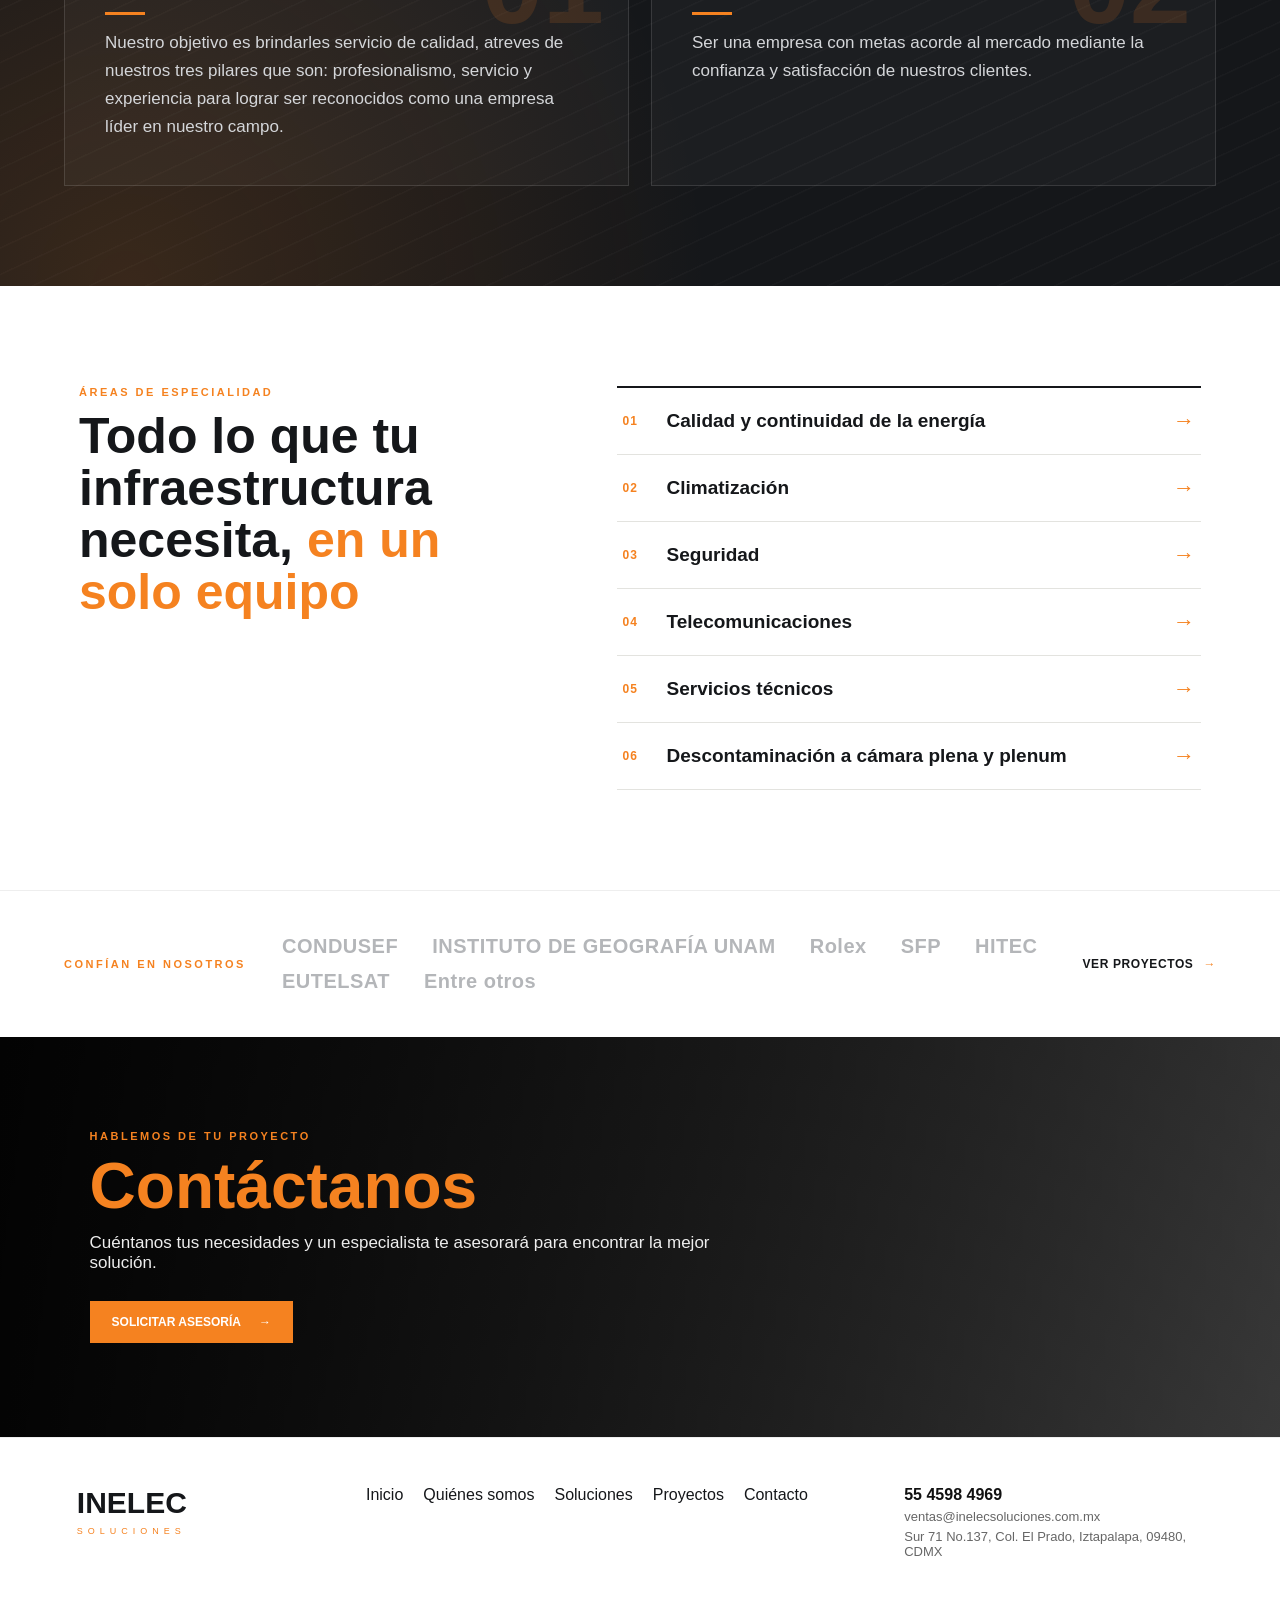
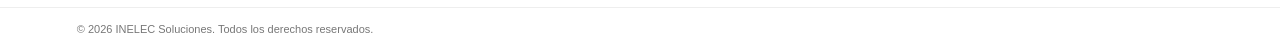
==== commit 27730b14: "Fix HTML encoding issues in quienes.html" ====
--- a/inelec/quienes.html
+++ b/inelec/quienes.html
@@ -30,7 +30,7 @@
   </div>
   <figure class="qs-intro-media">
     <div class="qs-photo" style="background-image:url('./assets/images/content/quienes.jpg')" role="img" aria-label="Equipo de INELEC trabajando en una instalación"></div>
-    <figcaption class="qs-badge"><strong>+25</strong><span>años de<br>experiencia</span></figcaption>
+    <figcaption class="qs-badge"><strong>+20</strong><span>años de<br>experiencia</span></figcaption>
   </figure>
 </section>
 
